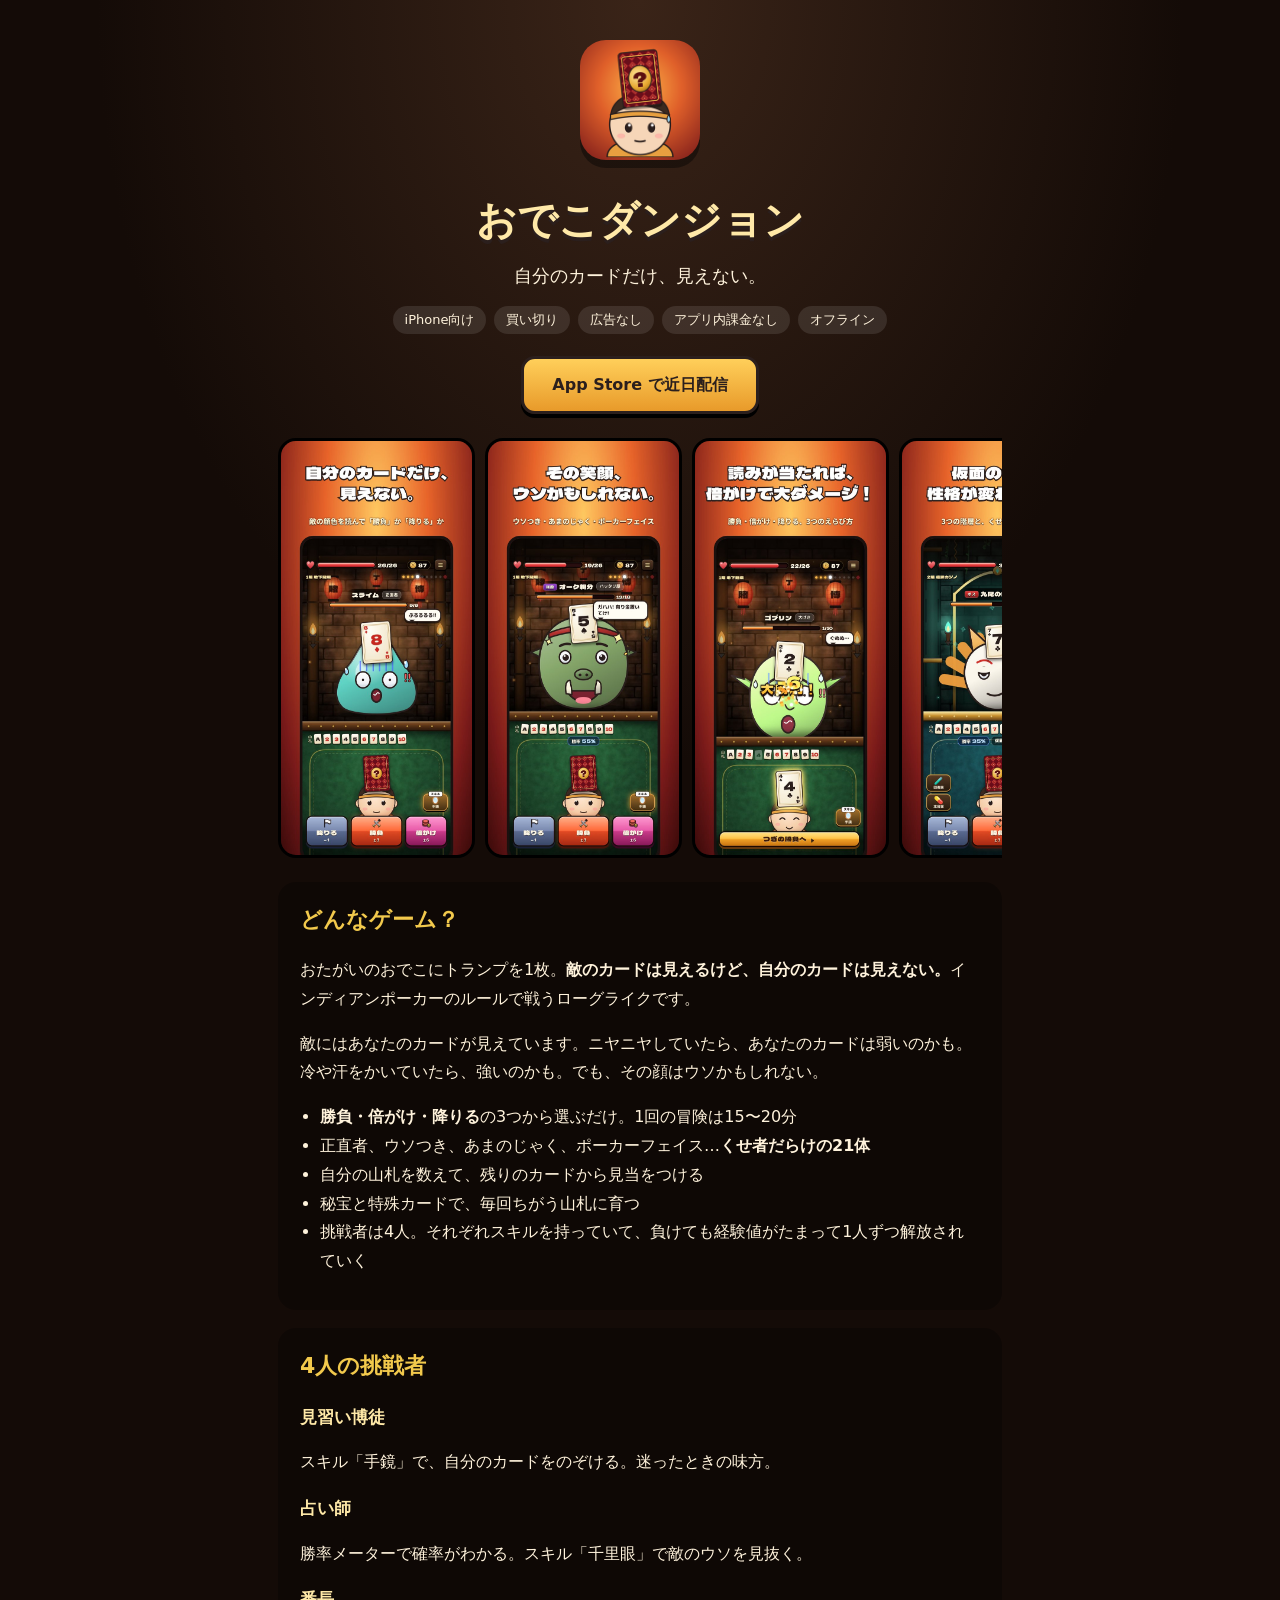
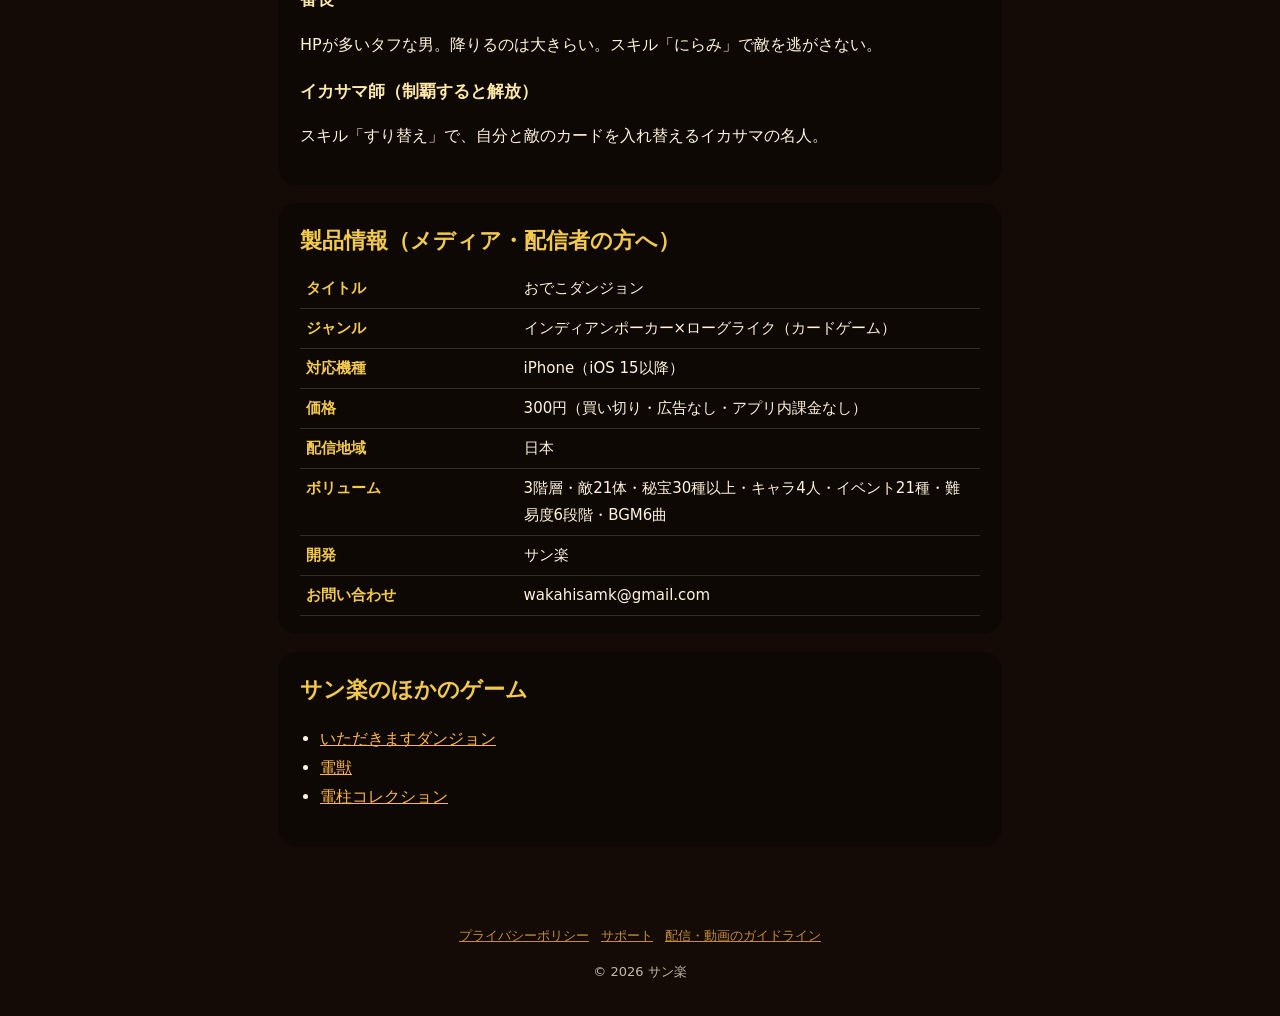
==== index.html @ f44ca149 "おでこダンジョンのサイト（トップ・サポート・プライバシーポリシー） Co-Authored-By: Claude Opus 5.5 <noreply@anthropic.com> Claude-Ses" ====
<!DOCTYPE html>
<html lang="ja">
<head>
<meta charset="utf-8">
<meta name="viewport" content="width=device-width,initial-scale=1">
<title>おでこダンジョン｜インディアンポーカー×ローグライク</title>
<meta name="description" content="自分のカードだけ見えない。敵の顔色とクセを読んで「勝負」か「降りる」かを決める、インディアンポーカーで戦うローグライク。iPhone向け・広告なし・課金なし。">
<meta property="og:title" content="おでこダンジョン">
<meta property="og:description" content="自分のカードだけ、見えない。インディアンポーカー×ローグライク。">
<meta property="og:image" content="https://mtddzd5vw2-gif.github.io/odeko/img/og.jpg">
<meta property="og:type" content="website">
<meta name="twitter:card" content="summary_large_image">
<meta name="theme-color" content="#140b07">
<link rel="icon" href="img/icon-256.png">
<link rel="stylesheet" href="style.css">
</head>
<body>
<header>
  <img class="icon" src="img/icon-256.png" alt="おでこダンジョンのアイコン">
  <h1>おでこダンジョン</h1>
  <p class="catch">自分のカードだけ、見えない。</p>
  <div class="tags"><span>iPhone向け</span><span>買い切り</span><span>広告なし</span><span>アプリ内課金なし</span><span>オフライン</span></div>
  <span class="store">App Store で近日配信</span>
</header>
<main>
  <div class="shots">
    <img src="img/shot1.jpg" alt="スライムとの勝負"><img src="img/shot2.jpg" alt="ウソつきのオーク親分"><img src="img/shot3.jpg" alt="倍がけで大勝利"><img src="img/shot4.jpg" alt="九尾の狐のボス戦"><img src="img/shot5.jpg" alt="お店"><img src="img/shot6.jpg" alt="冒険の結果">
  </div>
  <section>
    <h2>どんなゲーム？</h2>
    <p>おたがいのおでこにトランプを1枚。<b>敵のカードは見えるけど、自分のカードは見えない。</b>インディアンポーカーのルールで戦うローグライクです。</p>
    <p>敵にはあなたのカードが見えています。ニヤニヤしていたら、あなたのカードは弱いのかも。冷や汗をかいていたら、強いのかも。でも、その顔はウソかもしれない。</p>
    <ul>
      <li><b>勝負・倍がけ・降りる</b>の3つから選ぶだけ。1回の冒険は15〜20分</li>
      <li>正直者、ウソつき、あまのじゃく、ポーカーフェイス…<b>くせ者だらけの21体</b></li>
      <li>自分の山札を数えて、残りのカードから見当をつける</li>
      <li>秘宝と特殊カードで、毎回ちがう山札に育つ</li>
      <li>挑戦者は4人。それぞれスキルを持っていて、負けても経験値がたまって1人ずつ解放されていく</li>
    </ul>
  </section>
  <section>
    <h2>4人の挑戦者</h2>
    <h3>見習い博徒</h3><p>スキル「手鏡」で、自分のカードをのぞける。迷ったときの味方。</p>
    <h3>占い師</h3><p>勝率メーターで確率がわかる。スキル「千里眼」で敵のウソを見抜く。</p>
    <h3>番長</h3><p>HPが多いタフな男。降りるのは大きらい。スキル「にらみ」で敵を逃がさない。</p>
    <h3>イカサマ師（制覇すると解放）</h3><p>スキル「すり替え」で、自分と敵のカードを入れ替えるイカサマの名人。</p>
  </section>
  <section>
    <h2>製品情報（メディア・配信者の方へ）</h2>
    <table>
      <tr><th>タイトル</th><td>おでこダンジョン</td></tr>
      <tr><th>ジャンル</th><td>インディアンポーカー×ローグライク（カードゲーム）</td></tr>
      <tr><th>対応機種</th><td>iPhone（iOS 15以降）</td></tr>
      <tr><th>価格</th><td>300円（買い切り・広告なし・アプリ内課金なし）</td></tr>
      <tr><th>配信地域</th><td>日本</td></tr>
      <tr><th>ボリューム</th><td>3階層・敵21体・秘宝30種以上・キャラ4人・イベント21種・難易度6段階・BGM6曲</td></tr>
      <tr><th>開発</th><td>サン楽</td></tr>
      <tr><th>お問い合わせ</th><td>wakahisamk@gmail.com</td></tr>
    </table>
  </section>
  <section>
    <h2>サン楽のほかのゲーム</h2>
    <ul>
      <li><a href="https://mtddzd5vw2-gif.github.io/itadakimasu/">いただきますダンジョン</a></li>
      <li><a href="https://apps.apple.com/jp/app/id6816935558">電獣</a></li>
      <li><a href="https://apps.apple.com/jp/app/id6817256008">電柱コレクション</a></li>
    </ul>
  </section>
</main>
<footer>
  <a href="privacy.html">プライバシーポリシー</a><a href="support.html">サポート</a><a href="streaming.html">配信・動画のガイドライン</a>
  <p>© 2026 サン楽</p>
</footer>
</body>
</html>
---- style.css ----
:root{--ink:#2b1f1d;--gold:#f2c94c;--bg:#140b07;--card:#2a1c18;--accent:#ffb74a}
*{box-sizing:border-box}
body{margin:0;background:radial-gradient(ellipse at 50% 0,#3a2418 0,#140b07 60%) fixed,#140b07;color:#fff3dc;font-family:"Hiragino Maru Gothic ProN","Hiragino Sans","Noto Sans JP",system-ui,sans-serif;line-height:1.8}
a{color:var(--accent)}
header{text-align:center;padding:40px 20px 10px}
header img.icon{width:120px;height:120px;border-radius:26px;box-shadow:0 8px 0 rgba(0,0,0,.4)}
h1{font-size:40px;margin:14px 0 4px;color:#ffe9a8;text-shadow:0 4px 0 var(--ink)}
.catch{font-size:18px;margin:0}
.tags{display:flex;gap:8px;justify-content:center;flex-wrap:wrap;margin:14px 0}
.tags span{background:rgba(255,255,255,.1);border-radius:20px;padding:2px 12px;font-size:13px}
.store{display:inline-block;background:linear-gradient(#ffcf5a,#e89a2a);color:var(--ink);font-weight:900;padding:12px 28px;border-radius:14px;text-decoration:none;border:3px solid var(--ink);box-shadow:0 4px 0 #000;margin:8px}
main{max-width:760px;margin:0 auto;padding:0 18px 40px}
section{background:rgba(0,0,0,.3);border-radius:18px;padding:18px 22px;margin:18px 0}
h2{font-size:22px;color:var(--gold);margin:0 0 8px}
h3{font-size:17px;margin:16px 0 4px;color:#ffe9a8}
.shots{display:flex;gap:10px;overflow-x:auto;padding:6px 0}
.shots img{height:420px;border-radius:18px;border:3px solid #000}
table{width:100%;border-collapse:collapse;font-size:15px}
td,th{border-bottom:1px solid rgba(255,255,255,.15);padding:6px;text-align:left;vertical-align:top}
th{width:32%;color:var(--gold);font-weight:700}
ul{padding-left:20px}
footer{text-align:center;font-size:13px;opacity:.75;padding:20px}
footer a{margin:0 6px}
.doc h1{font-size:28px}
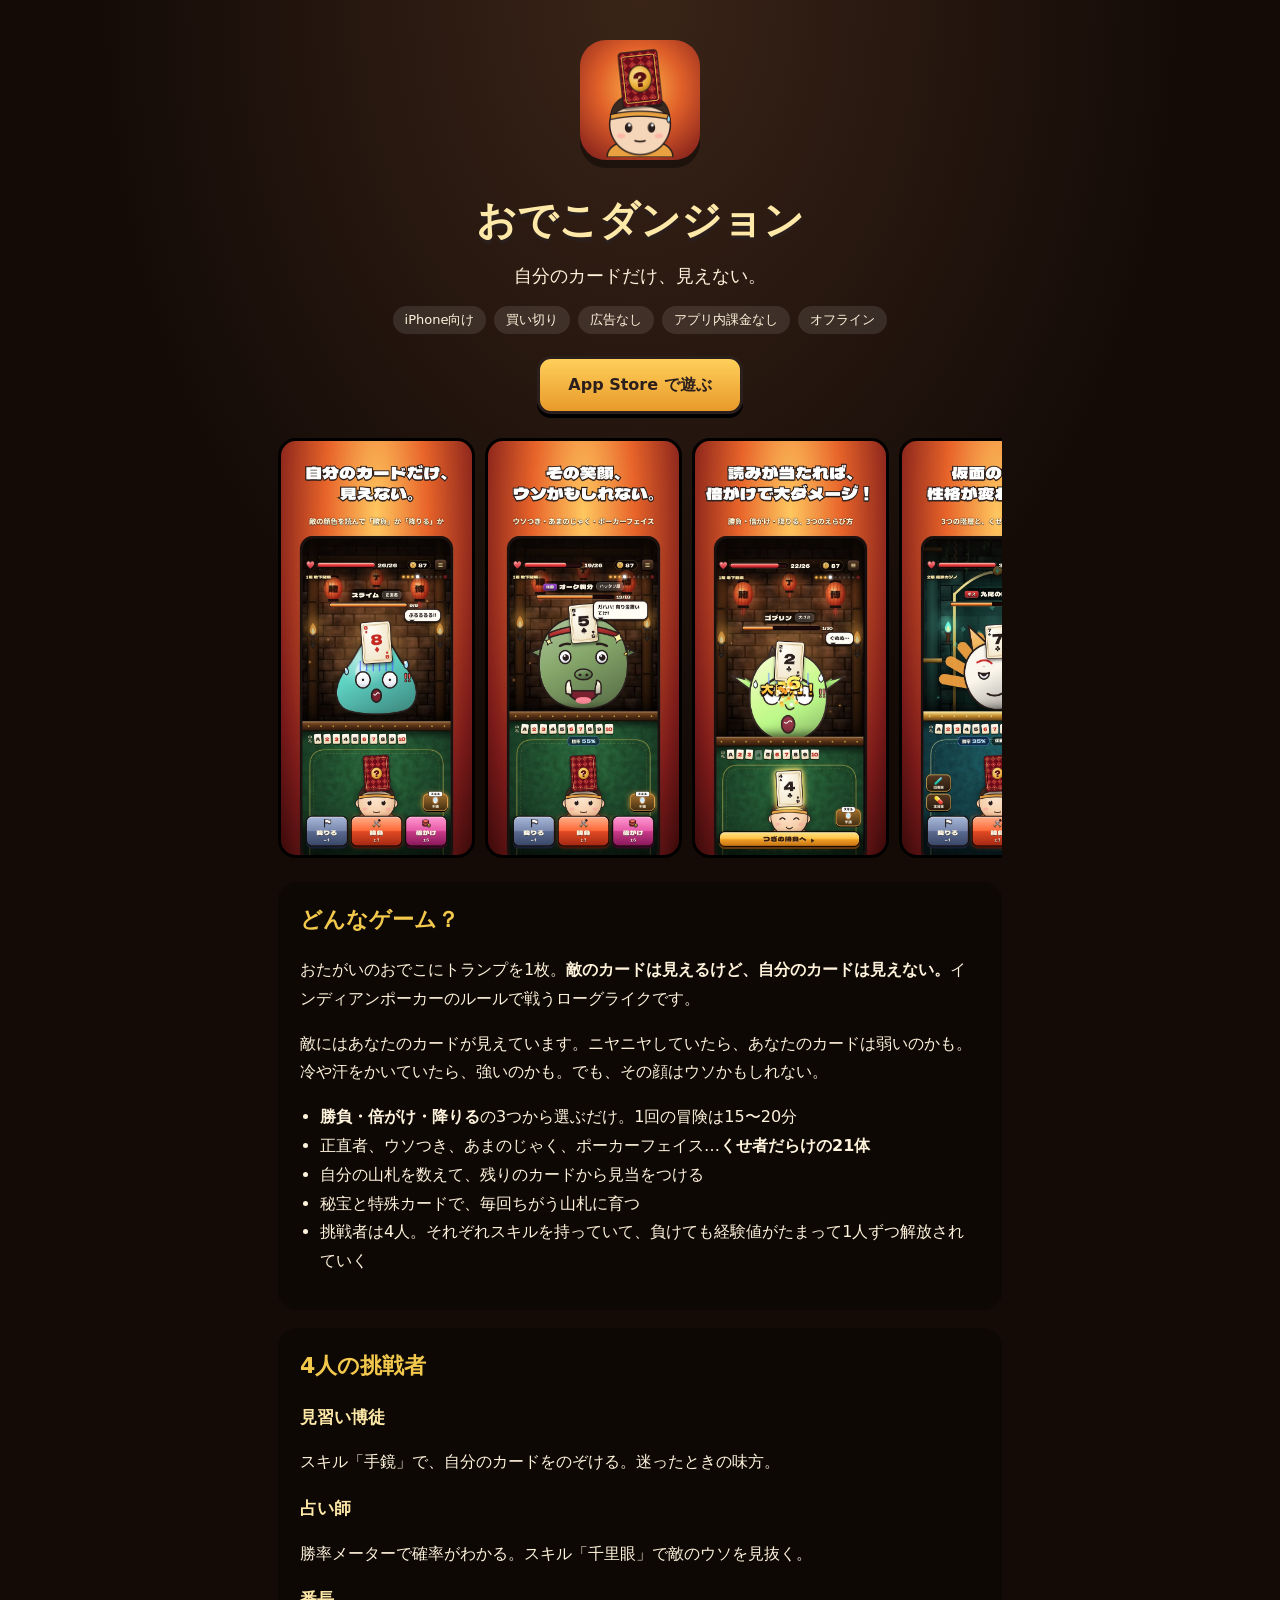
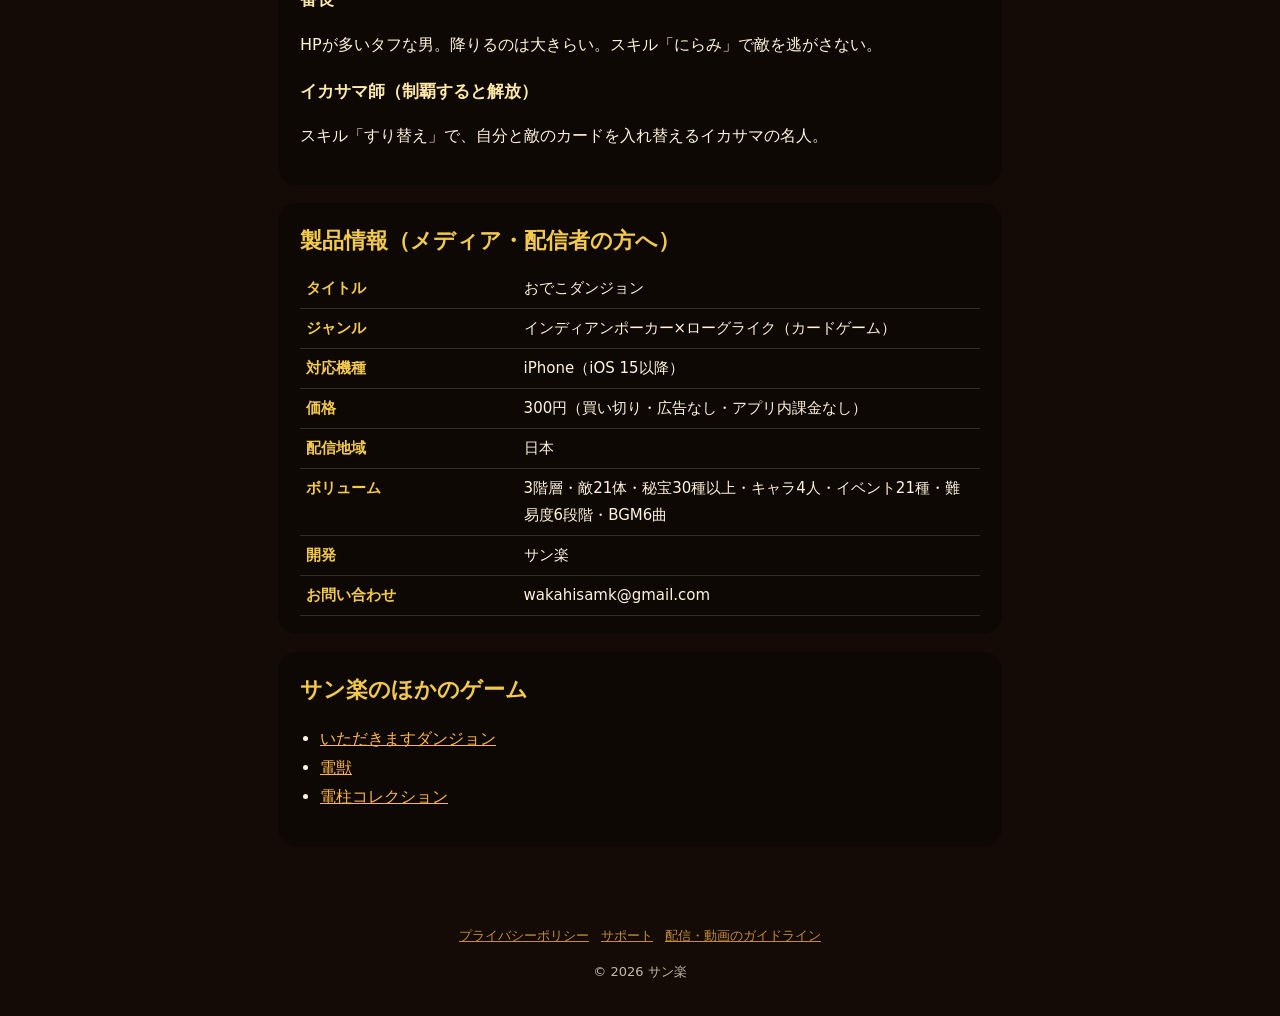
==== commit 847e42af: "App Storeのリンクを入れる Co-Authored-By: Claude Opus 5.5 <noreply@anthropic.com> Claude-Session: https://cl" ====
--- a/index.html
+++ b/index.html
@@ -20,7 +20,7 @@
   <h1>おでこダンジョン</h1>
   <p class="catch">自分のカードだけ、見えない。</p>
   <div class="tags"><span>iPhone向け</span><span>買い切り</span><span>広告なし</span><span>アプリ内課金なし</span><span>オフライン</span></div>
-  <span class="store">App Store で近日配信</span>
+  <a class="store" href="https://apps.apple.com/jp/app/id6837336431">App Store で遊ぶ</a>
 </header>
 <main>
   <div class="shots">
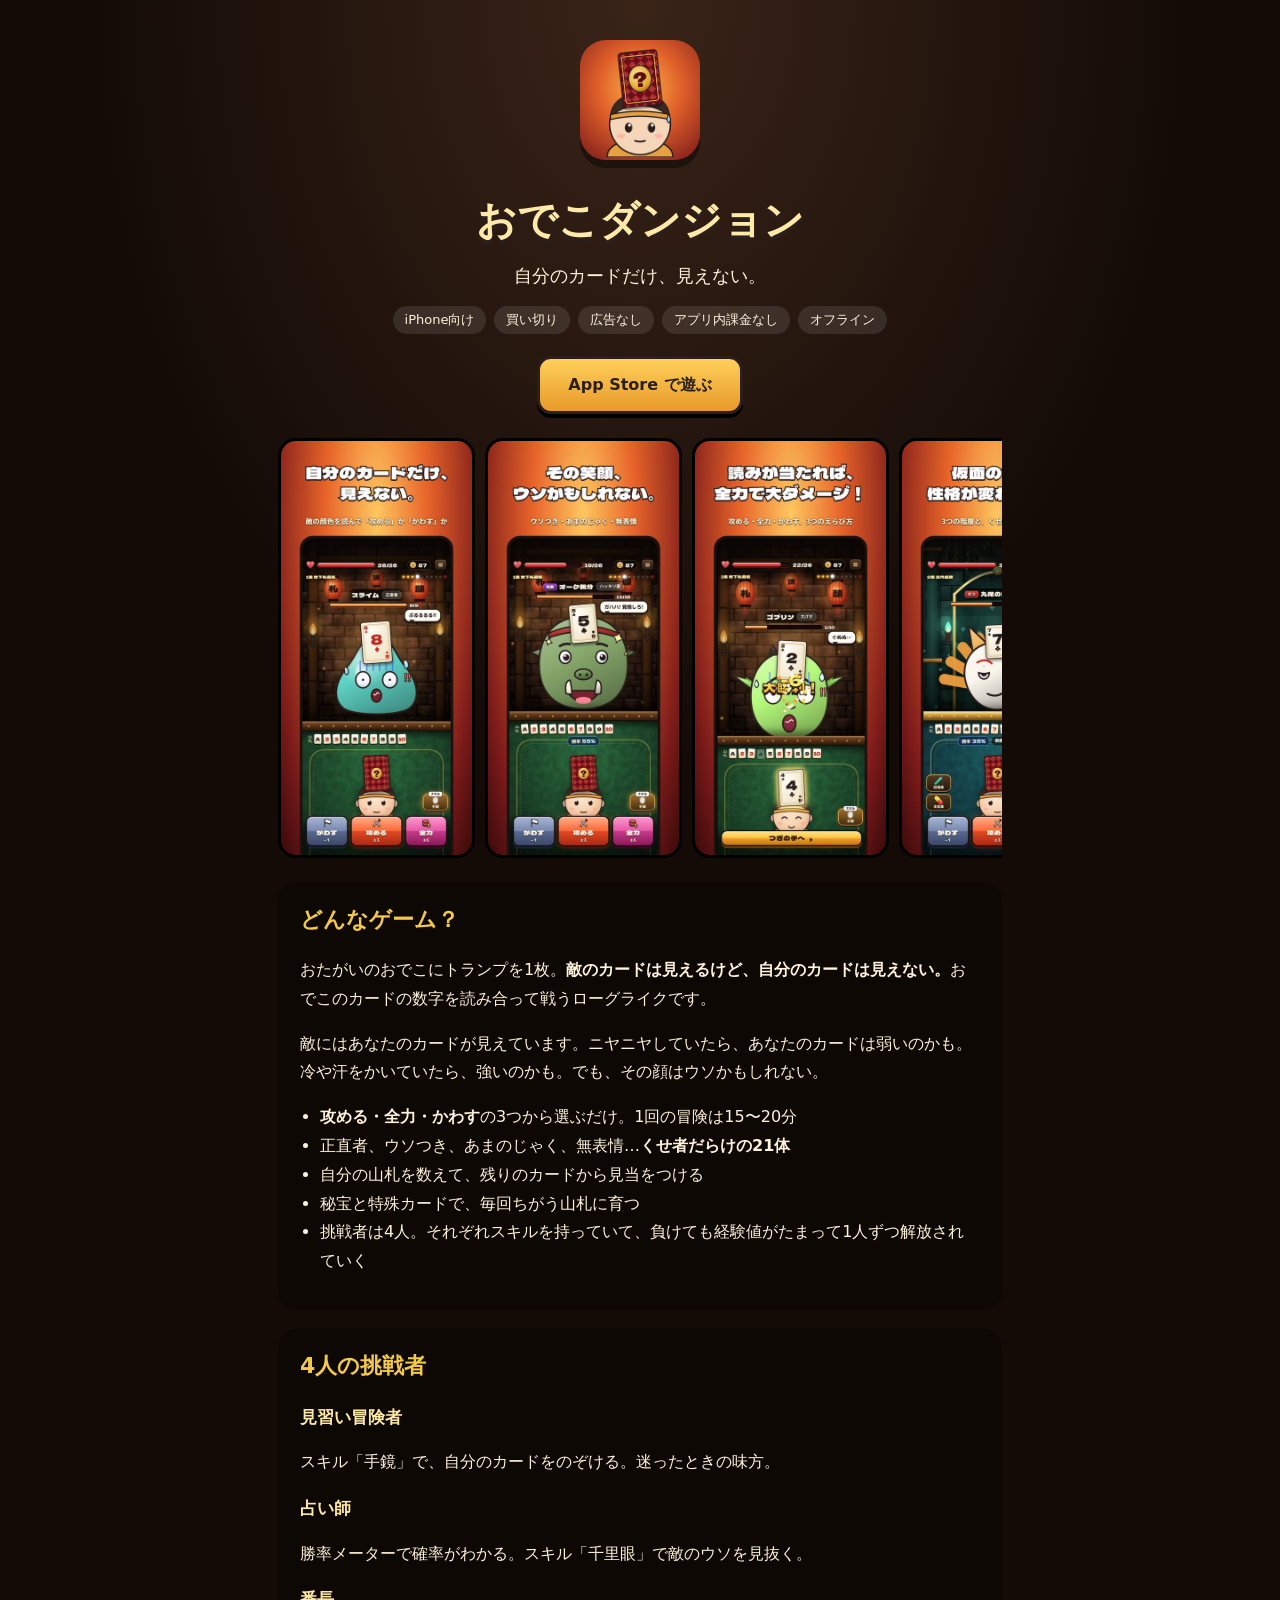
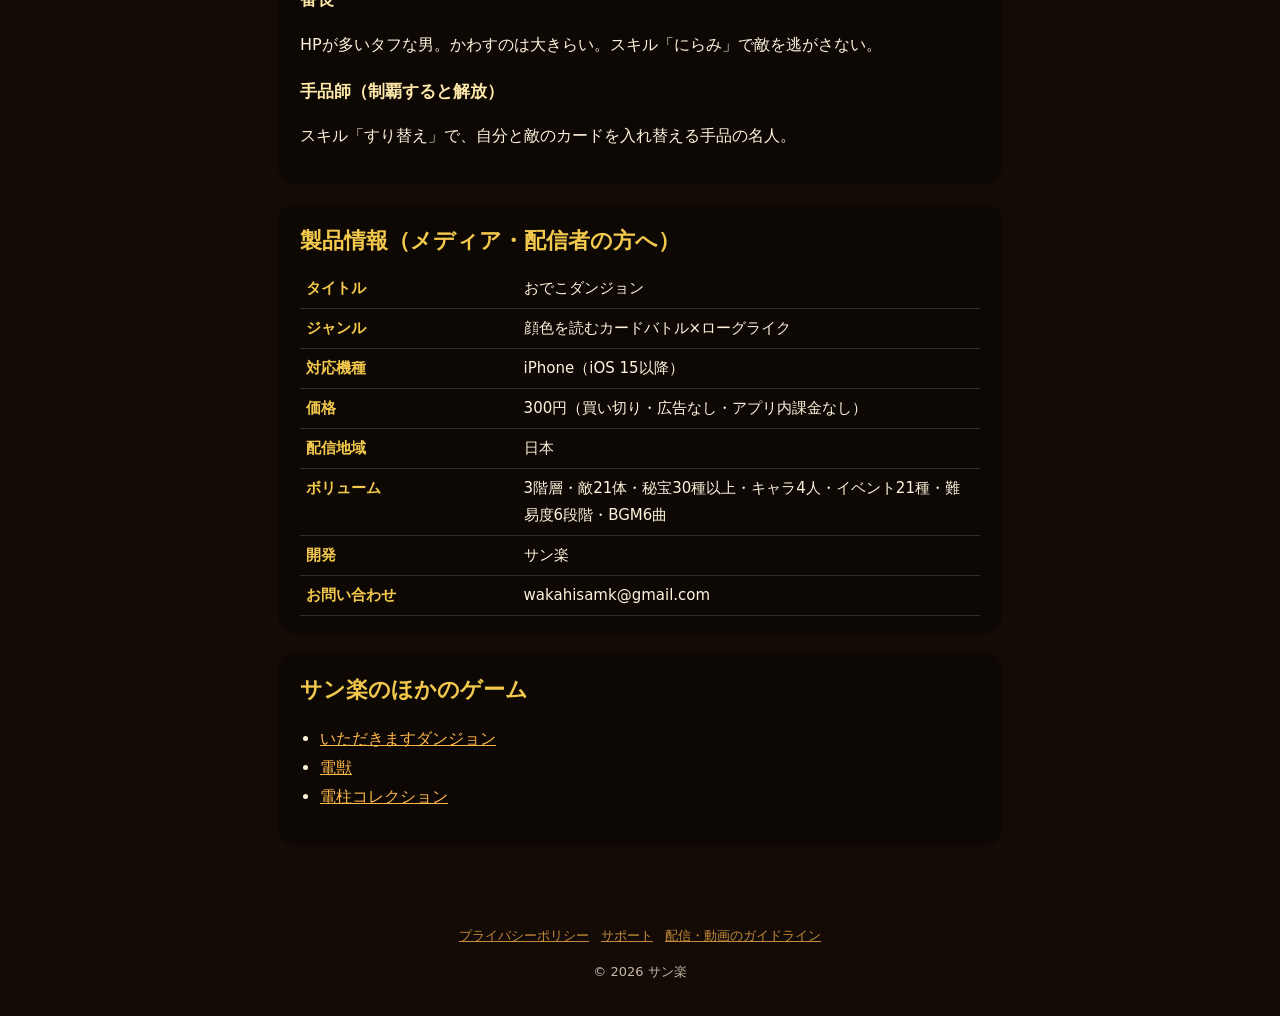
==== commit 924c42fb: "ギャンブルを連想させる言葉を外す（ゲームの改修に合わせて） Co-Authored-By: Claude Opus 5.5 <noreply@anthropic.com> Claude-Session" ====
--- a/index.html
+++ b/index.html
@@ -3,10 +3,10 @@
 <head>
 <meta charset="utf-8">
 <meta name="viewport" content="width=device-width,initial-scale=1">
-<title>おでこダンジョン｜インディアンポーカー×ローグライク</title>
-<meta name="description" content="自分のカードだけ見えない。敵の顔色とクセを読んで「勝負」か「降りる」かを決める、インディアンポーカーで戦うローグライク。iPhone向け・広告なし・課金なし。">
+<title>おでこダンジョン｜顔色を読むカードバトル×ローグライク</title>
+<meta name="description" content="自分のカードだけ見えない。敵の顔色とクセを読んで「攻める」か「かわす」かを決める、おでこのカードで戦うローグライク。iPhone向け・広告なし・課金なし。">
 <meta property="og:title" content="おでこダンジョン">
-<meta property="og:description" content="自分のカードだけ、見えない。インディアンポーカー×ローグライク。">
+<meta property="og:description" content="自分のカードだけ、見えない。顔色を読むカードバトル×ローグライク。">
 <meta property="og:image" content="https://mtddzd5vw2-gif.github.io/odeko/img/og.jpg">
 <meta property="og:type" content="website">
 <meta name="twitter:card" content="summary_large_image">
@@ -24,15 +24,15 @@
 </header>
 <main>
   <div class="shots">
-    <img src="img/shot1.jpg" alt="スライムとの勝負"><img src="img/shot2.jpg" alt="ウソつきのオーク親分"><img src="img/shot3.jpg" alt="倍がけで大勝利"><img src="img/shot4.jpg" alt="九尾の狐のボス戦"><img src="img/shot5.jpg" alt="お店"><img src="img/shot6.jpg" alt="冒険の結果">
+    <img src="img/shot1.jpg" alt="スライムとの戦い"><img src="img/shot2.jpg" alt="ウソつきのオーク親分"><img src="img/shot3.jpg" alt="全力で大勝利"><img src="img/shot4.jpg" alt="九尾の狐のボス戦"><img src="img/shot5.jpg" alt="4人の挑戦者"><img src="img/shot6.jpg" alt="宝箱">
   </div>
   <section>
     <h2>どんなゲーム？</h2>
-    <p>おたがいのおでこにトランプを1枚。<b>敵のカードは見えるけど、自分のカードは見えない。</b>インディアンポーカーのルールで戦うローグライクです。</p>
+    <p>おたがいのおでこにトランプを1枚。<b>敵のカードは見えるけど、自分のカードは見えない。</b>おでこのカードの数字を読み合って戦うローグライクです。</p>
     <p>敵にはあなたのカードが見えています。ニヤニヤしていたら、あなたのカードは弱いのかも。冷や汗をかいていたら、強いのかも。でも、その顔はウソかもしれない。</p>
     <ul>
-      <li><b>勝負・倍がけ・降りる</b>の3つから選ぶだけ。1回の冒険は15〜20分</li>
-      <li>正直者、ウソつき、あまのじゃく、ポーカーフェイス…<b>くせ者だらけの21体</b></li>
+      <li><b>攻める・全力・かわす</b>の3つから選ぶだけ。1回の冒険は15〜20分</li>
+      <li>正直者、ウソつき、あまのじゃく、無表情…<b>くせ者だらけの21体</b></li>
       <li>自分の山札を数えて、残りのカードから見当をつける</li>
       <li>秘宝と特殊カードで、毎回ちがう山札に育つ</li>
       <li>挑戦者は4人。それぞれスキルを持っていて、負けても経験値がたまって1人ずつ解放されていく</li>
@@ -40,16 +40,16 @@
   </section>
   <section>
     <h2>4人の挑戦者</h2>
-    <h3>見習い博徒</h3><p>スキル「手鏡」で、自分のカードをのぞける。迷ったときの味方。</p>
+    <h3>見習い冒険者</h3><p>スキル「手鏡」で、自分のカードをのぞける。迷ったときの味方。</p>
     <h3>占い師</h3><p>勝率メーターで確率がわかる。スキル「千里眼」で敵のウソを見抜く。</p>
-    <h3>番長</h3><p>HPが多いタフな男。降りるのは大きらい。スキル「にらみ」で敵を逃がさない。</p>
-    <h3>イカサマ師（制覇すると解放）</h3><p>スキル「すり替え」で、自分と敵のカードを入れ替えるイカサマの名人。</p>
+    <h3>番長</h3><p>HPが多いタフな男。かわすのは大きらい。スキル「にらみ」で敵を逃がさない。</p>
+    <h3>手品師（制覇すると解放）</h3><p>スキル「すり替え」で、自分と敵のカードを入れ替える手品の名人。</p>
   </section>
   <section>
     <h2>製品情報（メディア・配信者の方へ）</h2>
     <table>
       <tr><th>タイトル</th><td>おでこダンジョン</td></tr>
-      <tr><th>ジャンル</th><td>インディアンポーカー×ローグライク（カードゲーム）</td></tr>
+      <tr><th>ジャンル</th><td>顔色を読むカードバトル×ローグライク</td></tr>
       <tr><th>対応機種</th><td>iPhone（iOS 15以降）</td></tr>
       <tr><th>価格</th><td>300円（買い切り・広告なし・アプリ内課金なし）</td></tr>
       <tr><th>配信地域</th><td>日本</td></tr>
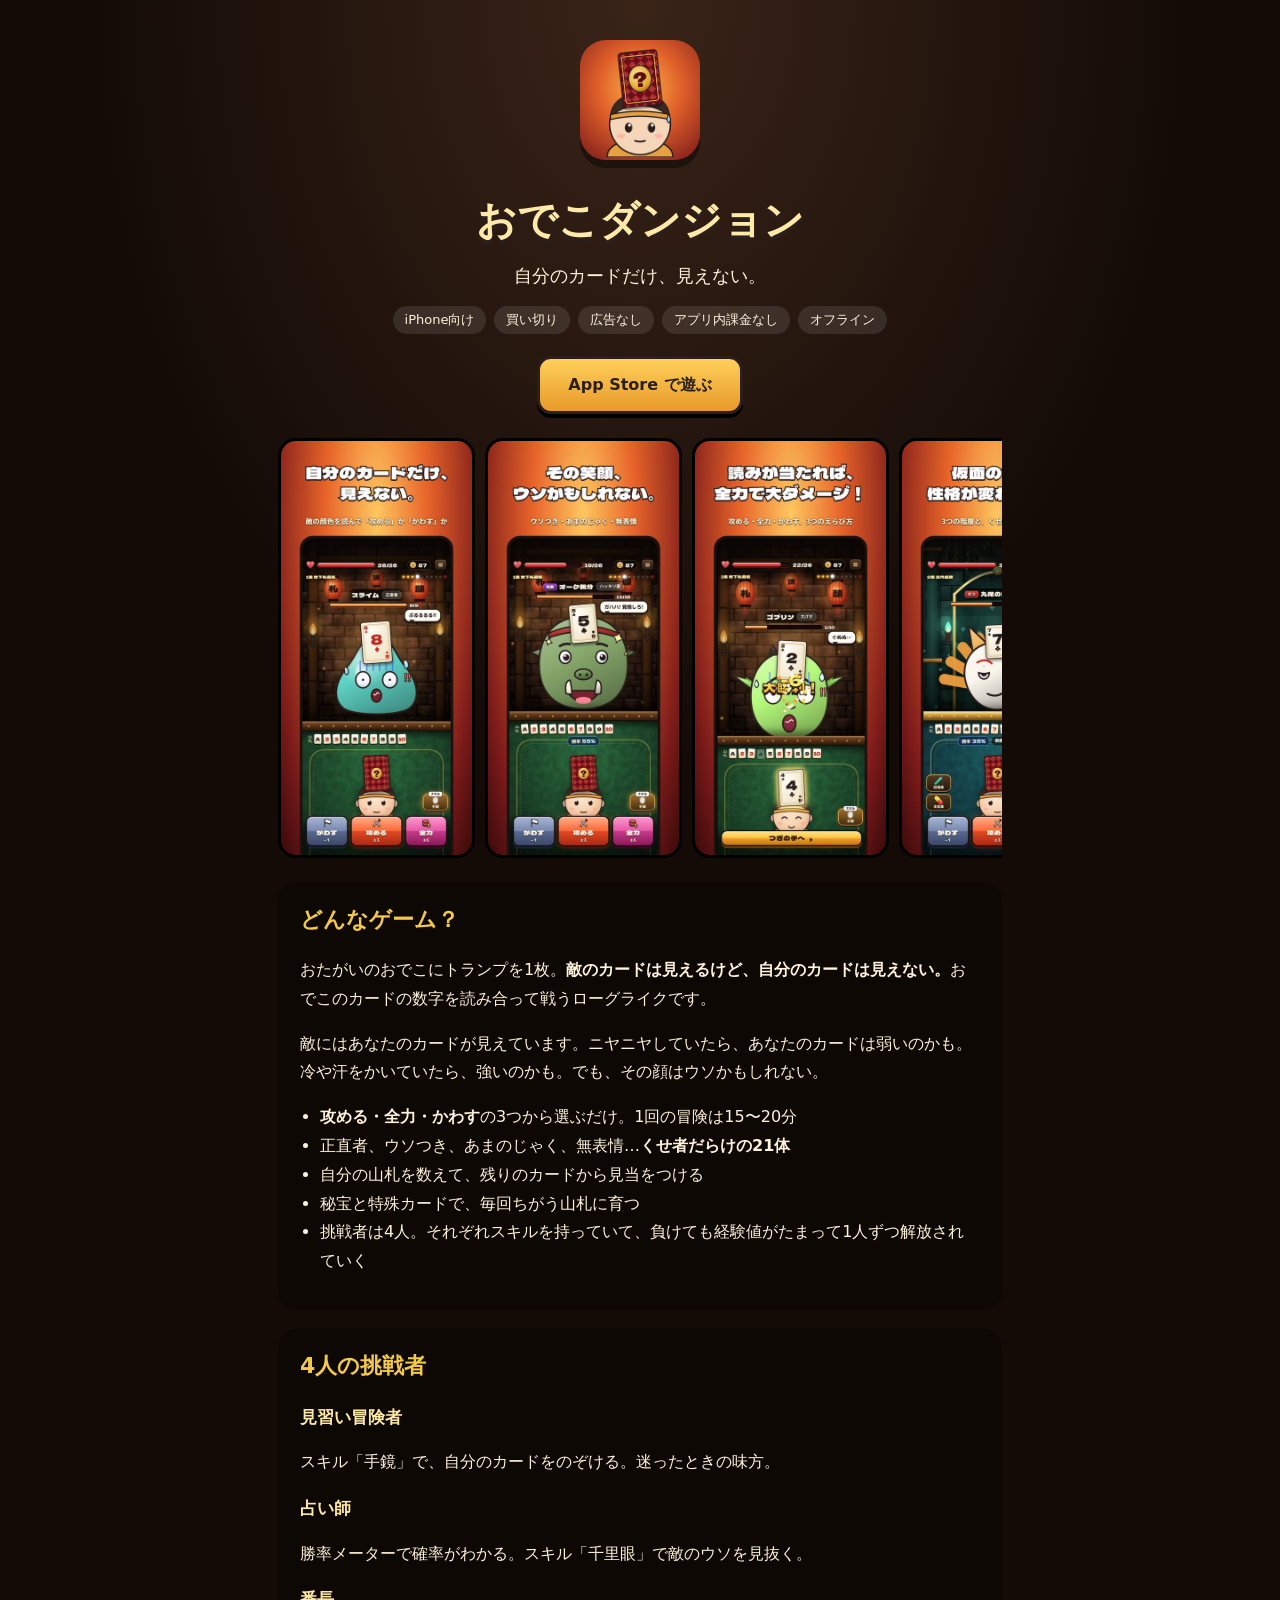
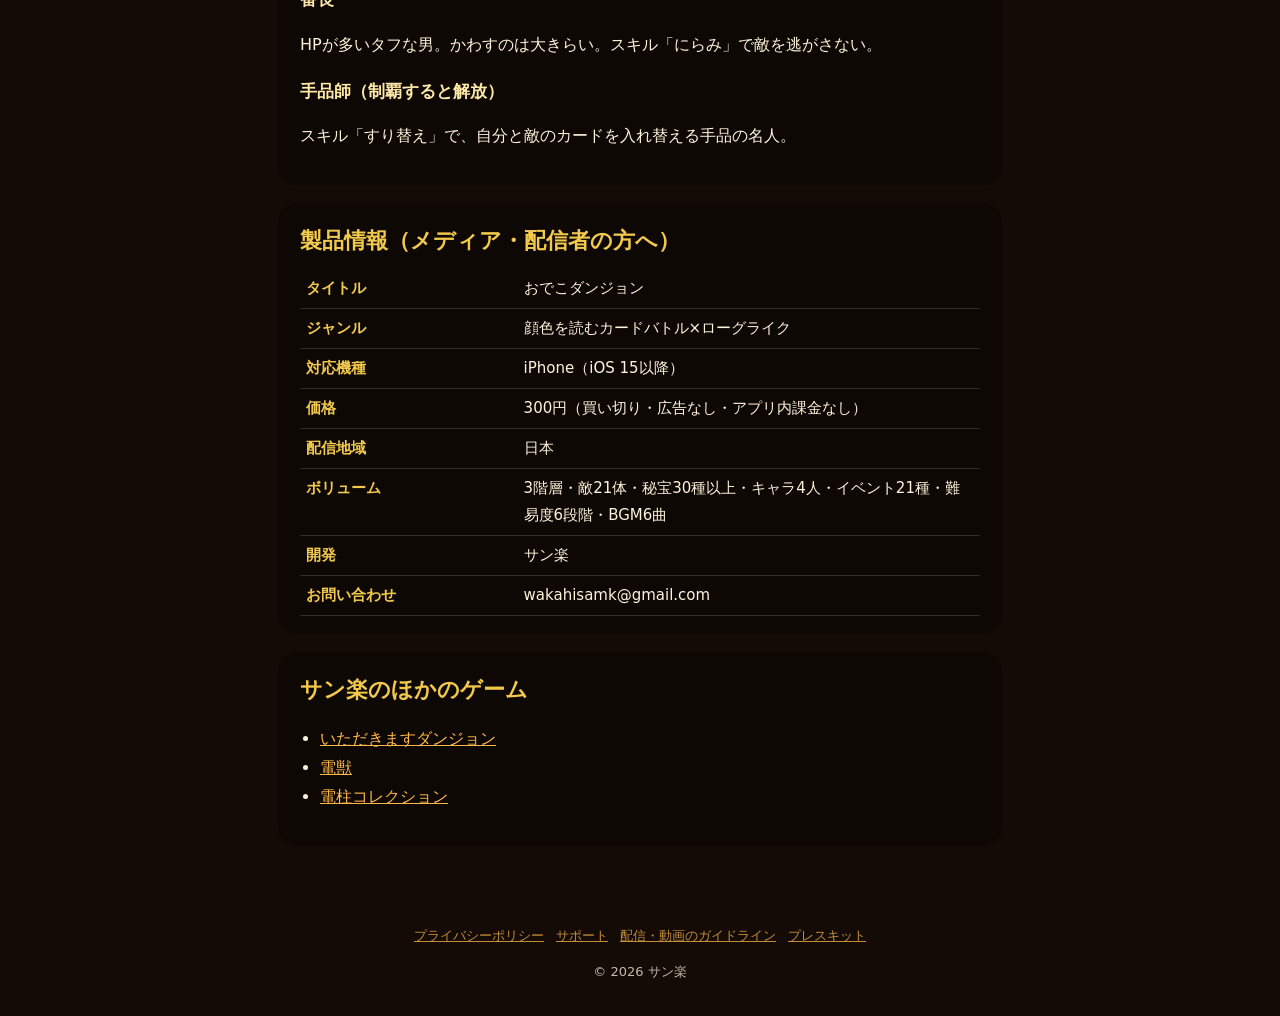
==== commit db781b60: "プレスキットのページと素材（キービジュアル・スクショ・15秒動画・ZIP）を追加、App Storeリンクに計測用のタグ Co-Authored-By: Claude Opus 5.5 <norepl" ====
--- a/index.html
+++ b/index.html
@@ -20,7 +20,7 @@
   <h1>おでこダンジョン</h1>
   <p class="catch">自分のカードだけ、見えない。</p>
   <div class="tags"><span>iPhone向け</span><span>買い切り</span><span>広告なし</span><span>アプリ内課金なし</span><span>オフライン</span></div>
-  <a class="store" href="https://apps.apple.com/jp/app/id6837336431">App Store で遊ぶ</a>
+  <a class="store" href="https://apps.apple.com/jp/app/id6837336431?pt=129522584&amp;ct=site&amp;mt=8">App Store で遊ぶ</a>
 </header>
 <main>
   <div class="shots">
@@ -68,7 +68,7 @@
   </section>
 </main>
 <footer>
-  <a href="privacy.html">プライバシーポリシー</a><a href="support.html">サポート</a><a href="streaming.html">配信・動画のガイドライン</a>
+  <a href="privacy.html">プライバシーポリシー</a><a href="support.html">サポート</a><a href="streaming.html">配信・動画のガイドライン</a><a href="press.html">プレスキット</a>
   <p>© 2026 サン楽</p>
 </footer>
 </body>
